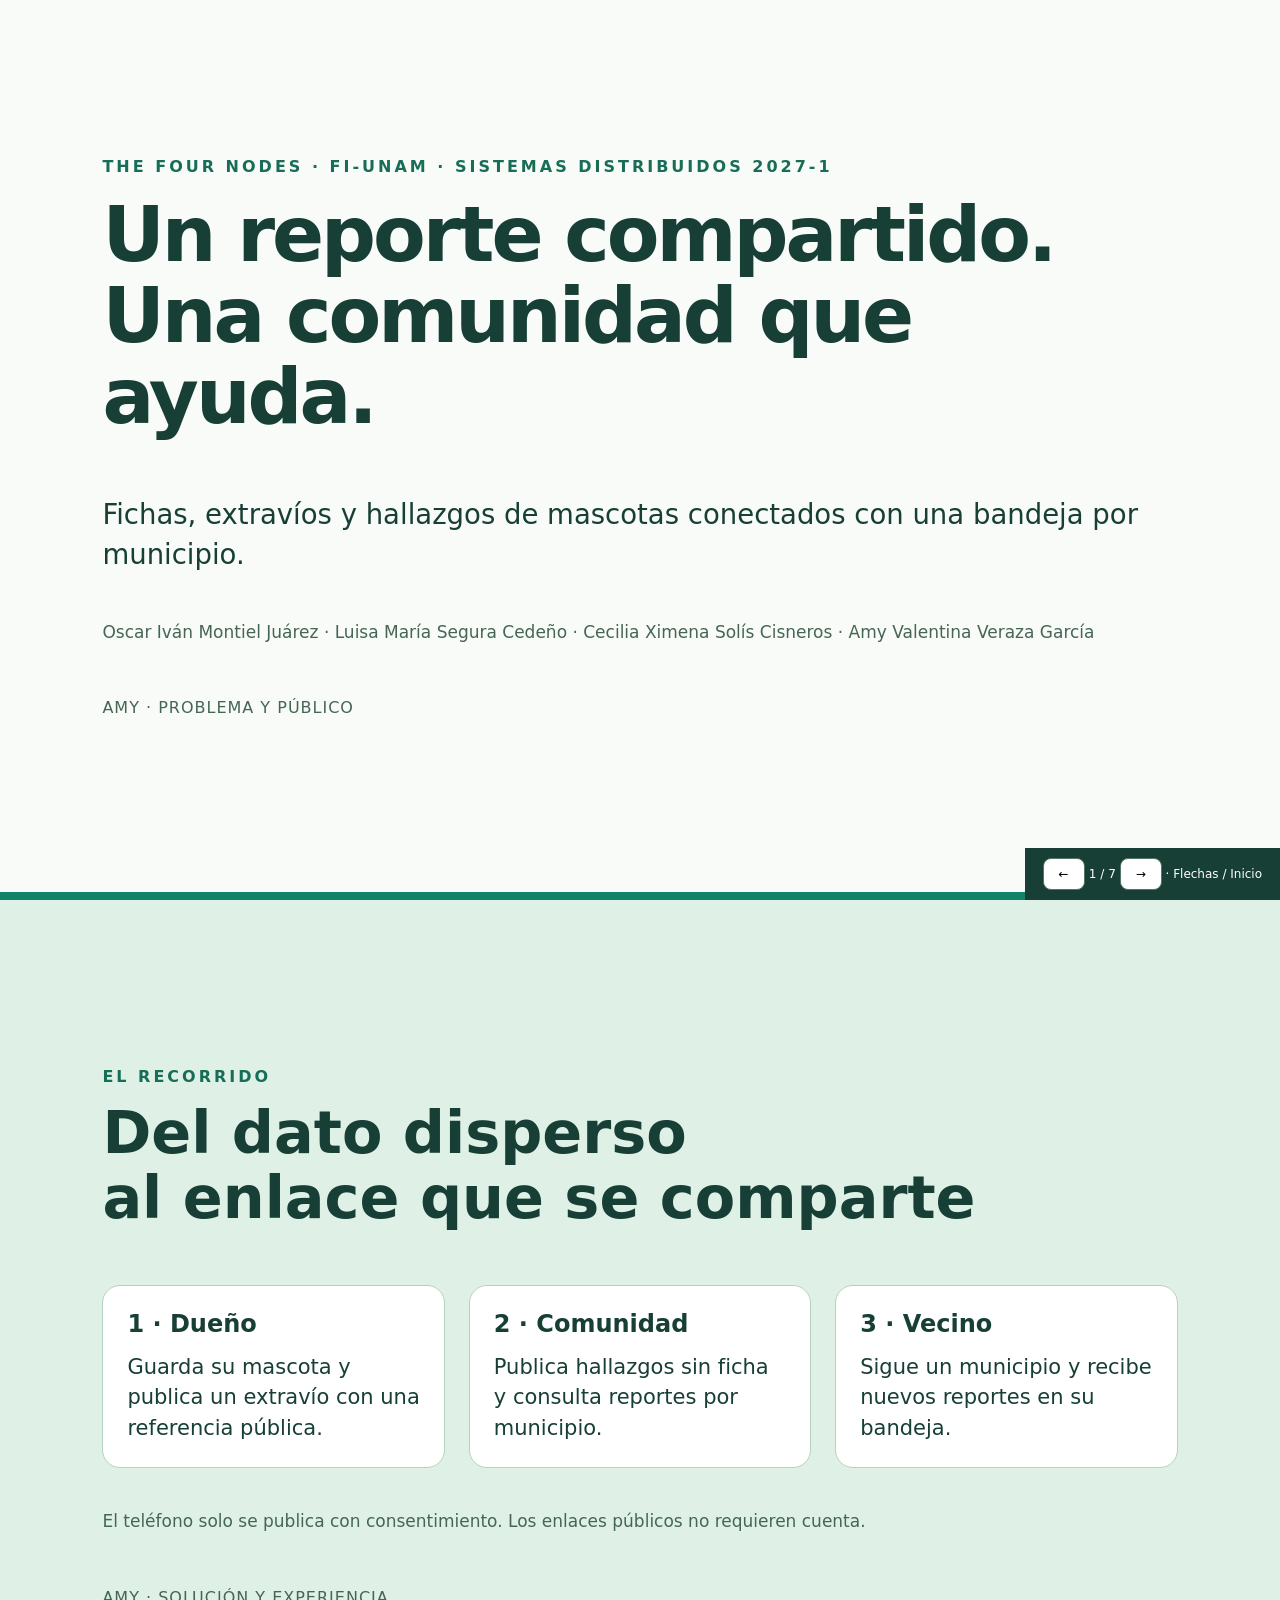
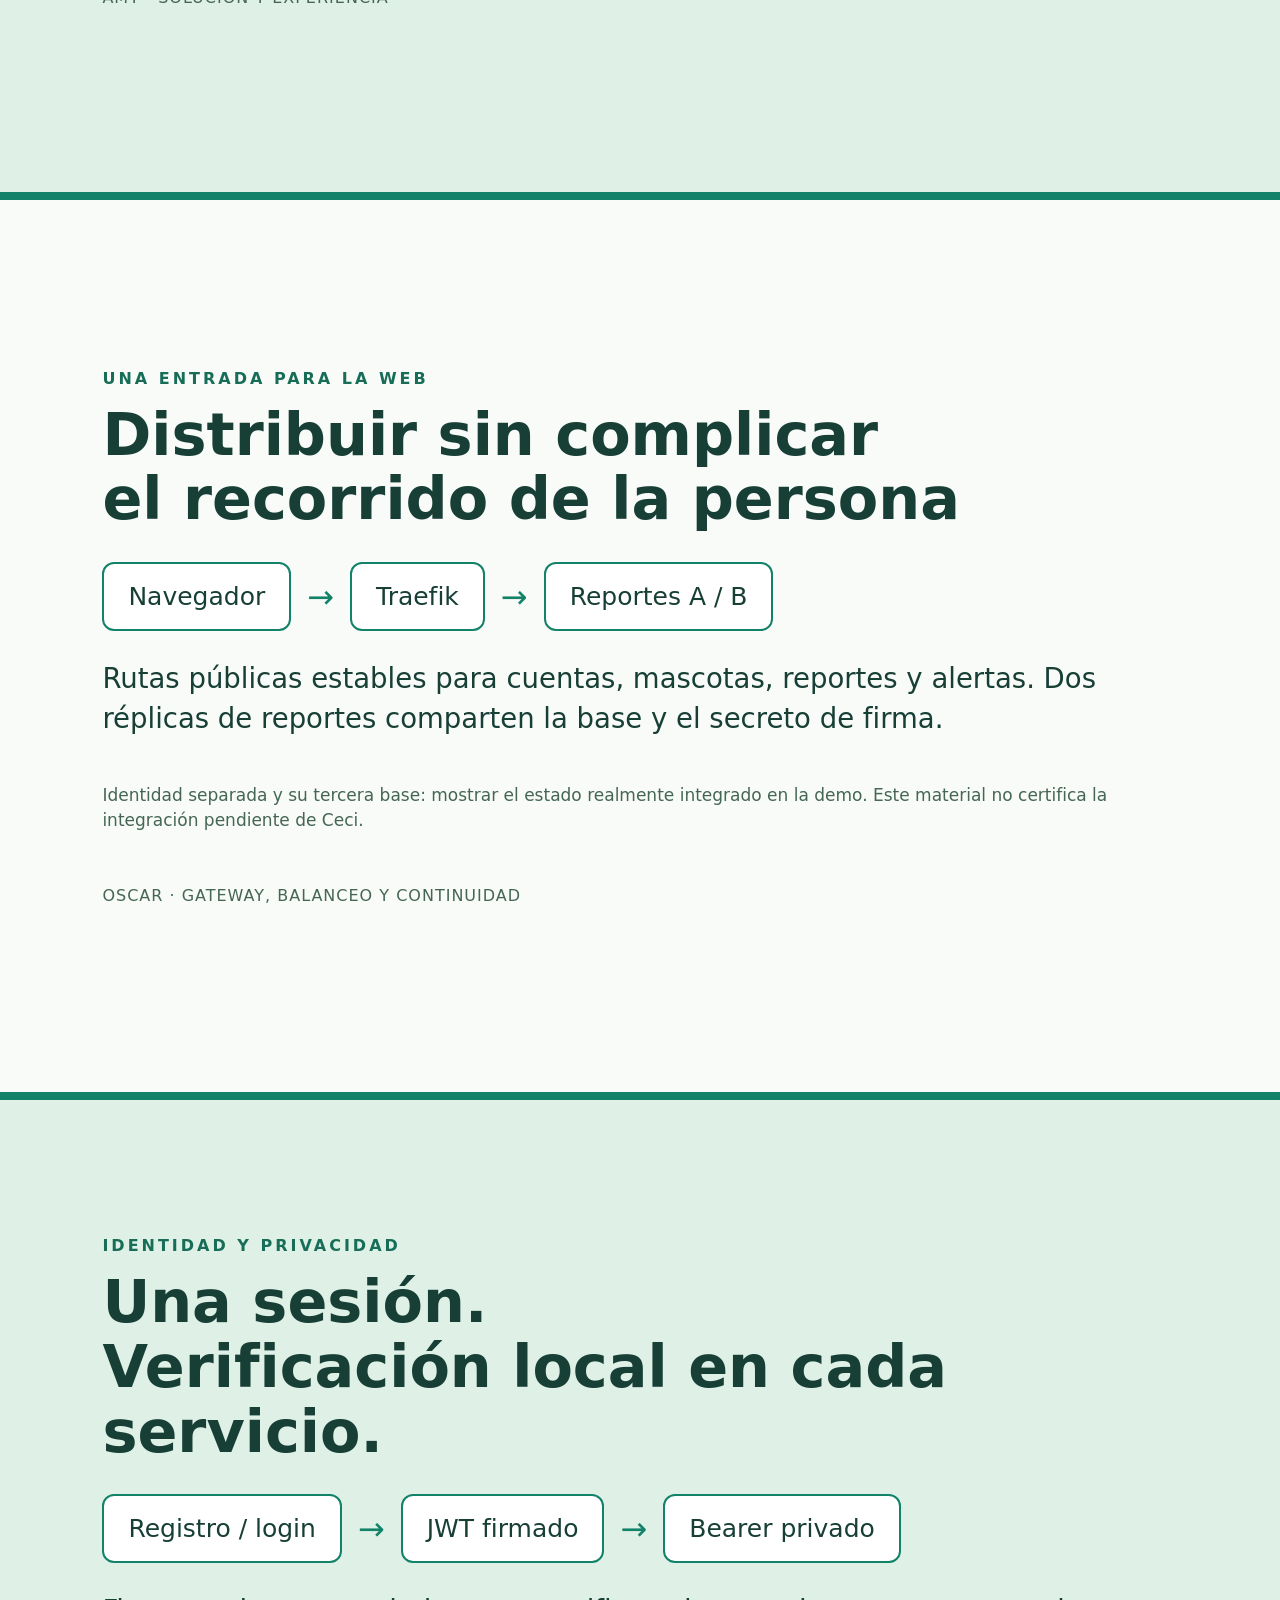
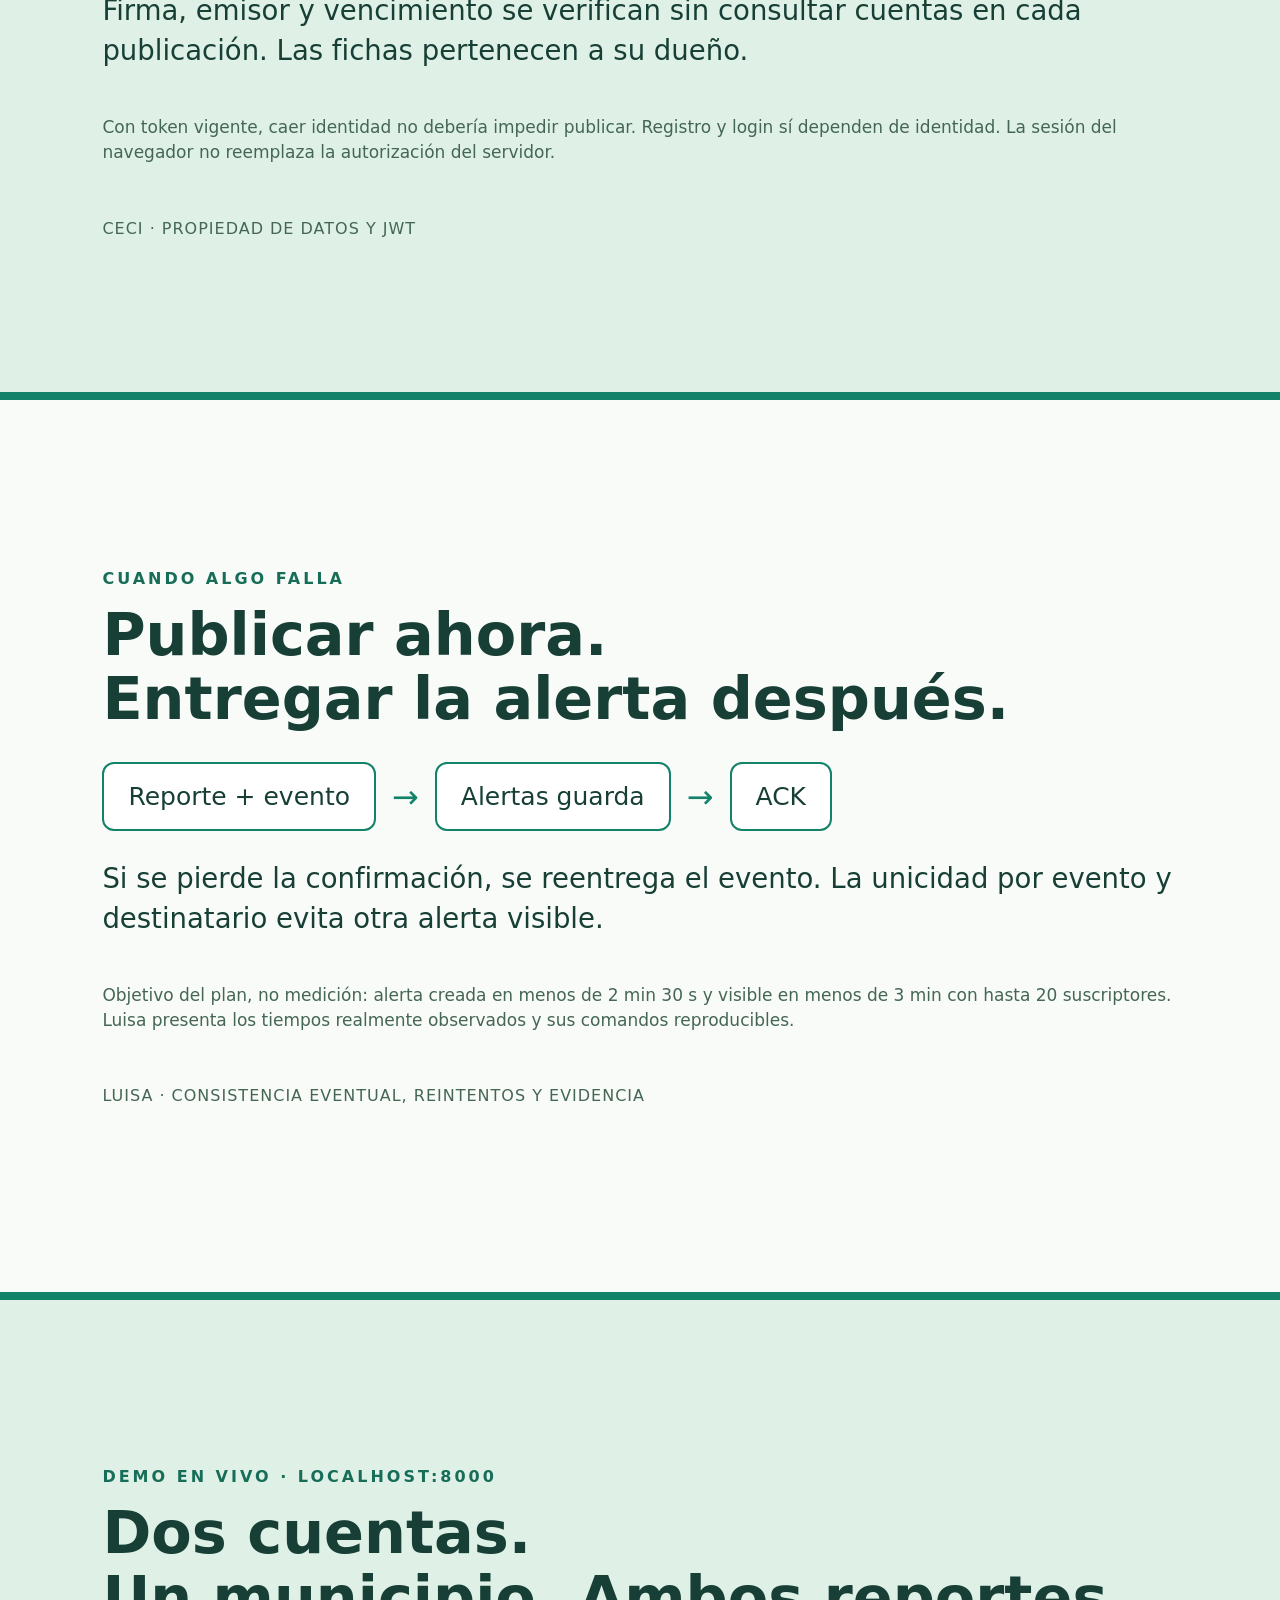
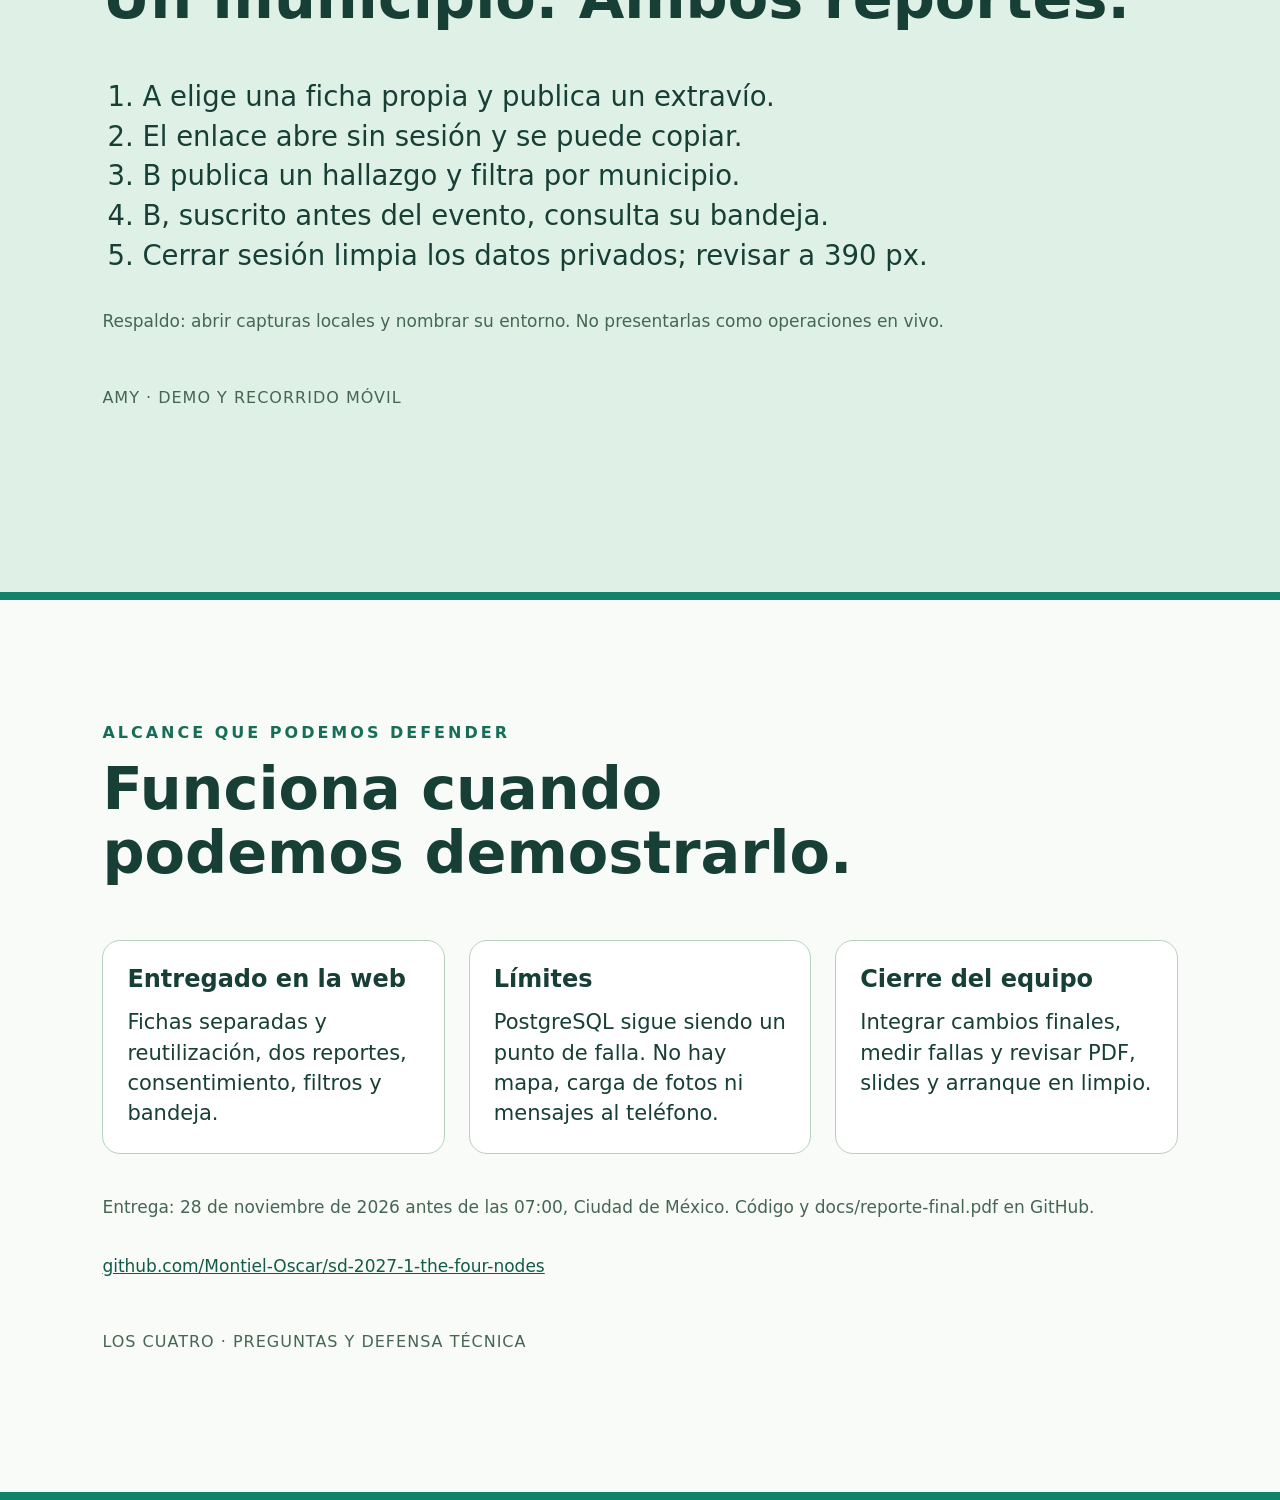
==== docs/pitch/diapositivas.html @ e9b94546 "feat(web): cerrar rubrica con fichas reutilizables demo y pitch" ====
<!doctype html>
<html lang="es"><head><meta charset="utf-8"><meta name="viewport" content="width=device-width,initial-scale=1"><title>The Four Nodes · Pitch final</title>
<style>
:root{font-family:system-ui,"Segoe UI",sans-serif;color:#173f36;background:#edf3ef}*{box-sizing:border-box}body{margin:0}section{background:#f8fbf7;min-height:100vh;padding:6vh 8vw;display:flex;flex-direction:column;justify-content:center;border-bottom:8px solid #128269;position:relative}section:nth-child(even){background:#dff1e7}.kicker{font-size:16px;text-transform:uppercase;letter-spacing:3px;color:#176d57;font-weight:700}h1{font-size:clamp(42px,6vw,88px);line-height:1.06;letter-spacing:-3px;margin:18px 0 30px;max-width:1100px}h2{font-size:clamp(32px,4.6vw,65px);line-height:1.1;margin:15px 0 30px}p,li{font-size:clamp(20px,2.15vw,30px);line-height:1.45;max-width:1100px}.grid{display:grid;grid-template-columns:repeat(3,1fr);gap:24px;margin:24px 0}.card{background:#fff;border:1px solid #b4d2be;border-radius:18px;padding:24px;font-size:24px}.card b{display:block;margin-bottom:14px}.card p{font-size:21px;margin:0}.flow{display:flex;align-items:center;gap:16px;flex-wrap:wrap;font-size:25px}.box{padding:18px 24px;border:2px solid #128269;border-radius:12px;background:white}.arrow{font-size:32px;color:#128269}.note{font-size:17px;max-width:1100px;color:#456655}.speaker{font-size:16px;text-transform:uppercase;letter-spacing:1px;margin-top:35px;color:#456655}footer{position:fixed;bottom:0;right:0;padding:10px 18px;background:#173f36;color:white;font-size:12px;z-index:10}a{color:#135b49}button{font:inherit;padding:8px 15px;cursor:pointer;background:white;border:1px solid #547563;border-radius:8px}:focus-visible{outline:4px solid #a27000;outline-offset:4px}@media(max-width:700px){section{padding:35px 24px}h1{letter-spacing:-1px}.grid{grid-template-columns:1fr}.card p{font-size:18px}.card{padding:15px}.flow{font-size:19px}}@media print{@page{size:landscape;margin:0}body{background:white}section{height:100vh;min-height:0;break-after:page;overflow:hidden;padding:4vh 6vw;border-bottom-width:5px}section:last-of-type{break-after:auto}h1{font-size:62px}h2{font-size:48px}p,li{font-size:23px}.grid{gap:16px}.card{padding:20px}.card p{font-size:19px}.speaker{font-size:13px}footer{display:none}}
</style></head><body>
<section id="s1"><span class="kicker">The Four Nodes · FI-UNAM · Sistemas Distribuidos 2027-1</span><h1>Un reporte compartido.<br>Una comunidad que ayuda.</h1><p>Fichas, extravíos y hallazgos de mascotas conectados con una bandeja por municipio.</p><p class="note">Oscar Iván Montiel Juárez · Luisa María Segura Cedeño · Cecilia Ximena Solís Cisneros · Amy Valentina Veraza García</p><p class="speaker">Amy · Problema y público</p></section>
<section id="s2"><span class="kicker">El recorrido</span><h2>Del dato disperso<br>al enlace que se comparte</h2><div class="grid"><div class="card"><b>1 · Dueño</b><p>Guarda su mascota y publica un extravío con una referencia pública.</p></div><div class="card"><b>2 · Comunidad</b><p>Publica hallazgos sin ficha y consulta reportes por municipio.</p></div><div class="card"><b>3 · Vecino</b><p>Sigue un municipio y recibe nuevos reportes en su bandeja.</p></div></div><p class="note">El teléfono solo se publica con consentimiento. Los enlaces públicos no requieren cuenta.</p><p class="speaker">Amy · Solución y experiencia</p></section>
<section id="s3"><span class="kicker">Una entrada para la web</span><h2>Distribuir sin complicar<br>el recorrido de la persona</h2><div class="flow"><span class="box">Navegador</span><span class="arrow">→</span><span class="box">Traefik</span><span class="arrow">→</span><span class="box">Reportes A / B</span></div><p>Rutas públicas estables para cuentas, mascotas, reportes y alertas. Dos réplicas de reportes comparten la base y el secreto de firma.</p><p class="note">Identidad separada y su tercera base: mostrar el estado realmente integrado en la demo. Este material no certifica la integración pendiente de Ceci.</p><p class="speaker">Oscar · Gateway, balanceo y continuidad</p></section>
<section id="s4"><span class="kicker">Identidad y privacidad</span><h2>Una sesión.<br>Verificación local en cada servicio.</h2><div class="flow"><span class="box">Registro / login</span><span class="arrow">→</span><span class="box">JWT firmado</span><span class="arrow">→</span><span class="box">Bearer privado</span></div><p>Firma, emisor y vencimiento se verifican sin consultar cuentas en cada publicación. Las fichas pertenecen a su dueño.</p><p class="note">Con token vigente, caer identidad no debería impedir publicar. Registro y login sí dependen de identidad. La sesión del navegador no reemplaza la autorización del servidor.</p><p class="speaker">Ceci · Propiedad de datos y JWT</p></section>
<section id="s5"><span class="kicker">Cuando algo falla</span><h2>Publicar ahora.<br>Entregar la alerta después.</h2><div class="flow"><span class="box">Reporte + evento</span><span class="arrow">→</span><span class="box">Alertas guarda</span><span class="arrow">→</span><span class="box">ACK</span></div><p>Si se pierde la confirmación, se reentrega el evento. La unicidad por evento y destinatario evita otra alerta visible.</p><p class="note">Objetivo del plan, no medición: alerta creada en menos de 2 min 30 s y visible en menos de 3 min con hasta 20 suscriptores. Luisa presenta los tiempos realmente observados y sus comandos reproducibles.</p><p class="speaker">Luisa · Consistencia eventual, reintentos y evidencia</p></section>
<section id="s6"><span class="kicker">Demo en vivo · localhost:8000</span><h2>Dos cuentas.<br>Un municipio. Ambos reportes.</h2><ol><li>A elige una ficha propia y publica un extravío.</li><li>El enlace abre sin sesión y se puede copiar.</li><li>B publica un hallazgo y filtra por municipio.</li><li>B, suscrito antes del evento, consulta su bandeja.</li><li>Cerrar sesión limpia los datos privados; revisar a 390 px.</li></ol><p class="note">Respaldo: abrir capturas locales y nombrar su entorno. No presentarlas como operaciones en vivo.</p><p class="speaker">Amy · Demo y recorrido móvil</p></section>
<section id="s7"><span class="kicker">Alcance que podemos defender</span><h2>Funciona cuando<br>podemos demostrarlo.</h2><div class="grid"><div class="card"><b>Entregado en la web</b><p>Fichas separadas y reutilización, dos reportes, consentimiento, filtros y bandeja.</p></div><div class="card"><b>Límites</b><p>PostgreSQL sigue siendo un punto de falla. No hay mapa, carga de fotos ni mensajes al teléfono.</p></div><div class="card"><b>Cierre del equipo</b><p>Integrar cambios finales, medir fallas y revisar PDF, slides y arranque en limpio.</p></div></div><p class="note">Entrega: 28 de noviembre de 2026 antes de las 07:00, Ciudad de México. Código y docs/reporte-final.pdf en GitHub.</p><p class="note"><a href="https://github.com/Montiel-Oscar/sd-2027-1-the-four-nodes">github.com/Montiel-Oscar/sd-2027-1-the-four-nodes</a></p><p class="speaker">Los cuatro · Preguntas y defensa técnica</p></section>
<footer><button id="prev" aria-label="Diapositiva anterior">←</button> <span id="position">1 / 7</span> <button id="next" aria-label="Diapositiva siguiente">→</button> · Flechas / Inicio</footer>
<script>
const slides=[...document.querySelectorAll('section')];let index=0;
function go(n){index=Math.max(0,Math.min(slides.length-1,n));slides[index].scrollIntoView();document.querySelector('#position').textContent=`${index+1} / ${slides.length}`;}
document.querySelector('#prev').onclick=()=>go(index-1);document.querySelector('#next').onclick=()=>go(index+1);
document.addEventListener('keydown',event=>{if(['ArrowRight','PageDown','ArrowLeft','PageUp','Home'].includes(event.key)){event.preventDefault();go(event.key==='Home'?0:index+(['ArrowRight','PageDown'].includes(event.key)?1:-1));}});
</script></body></html>
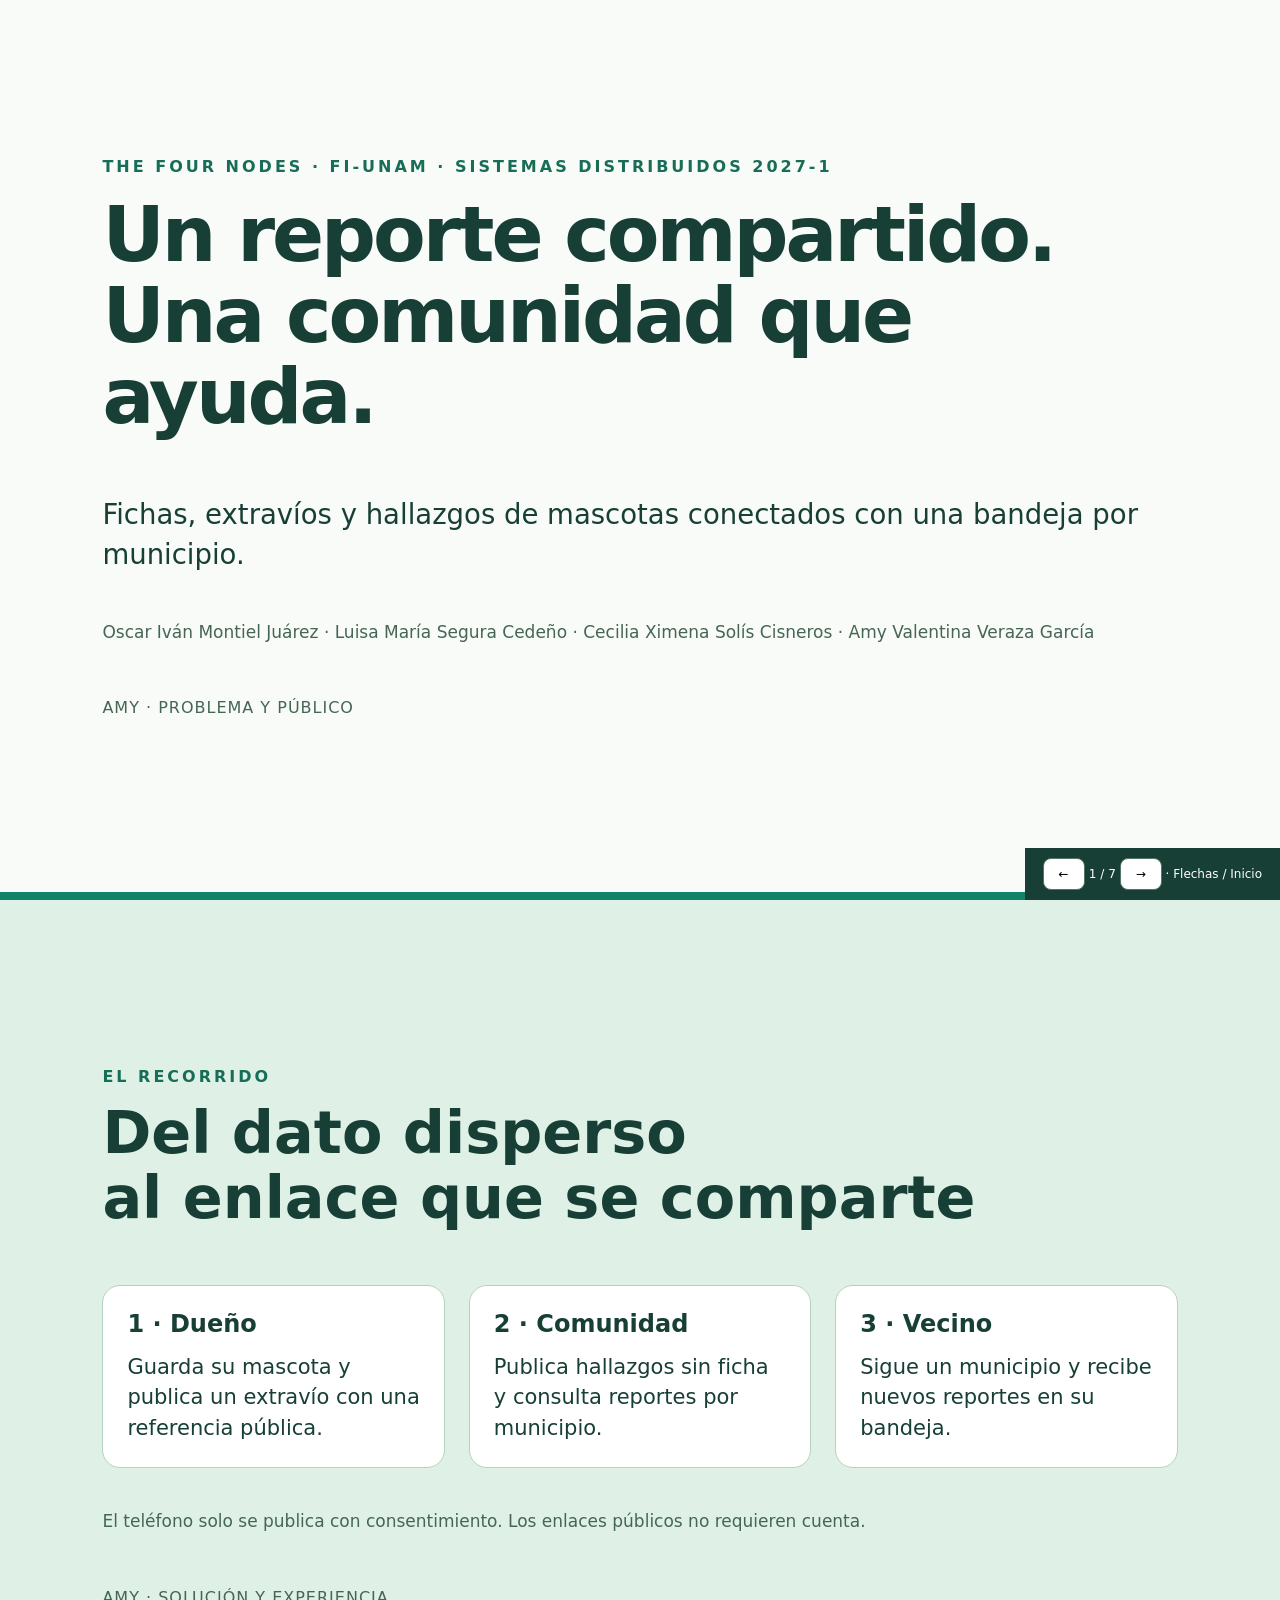
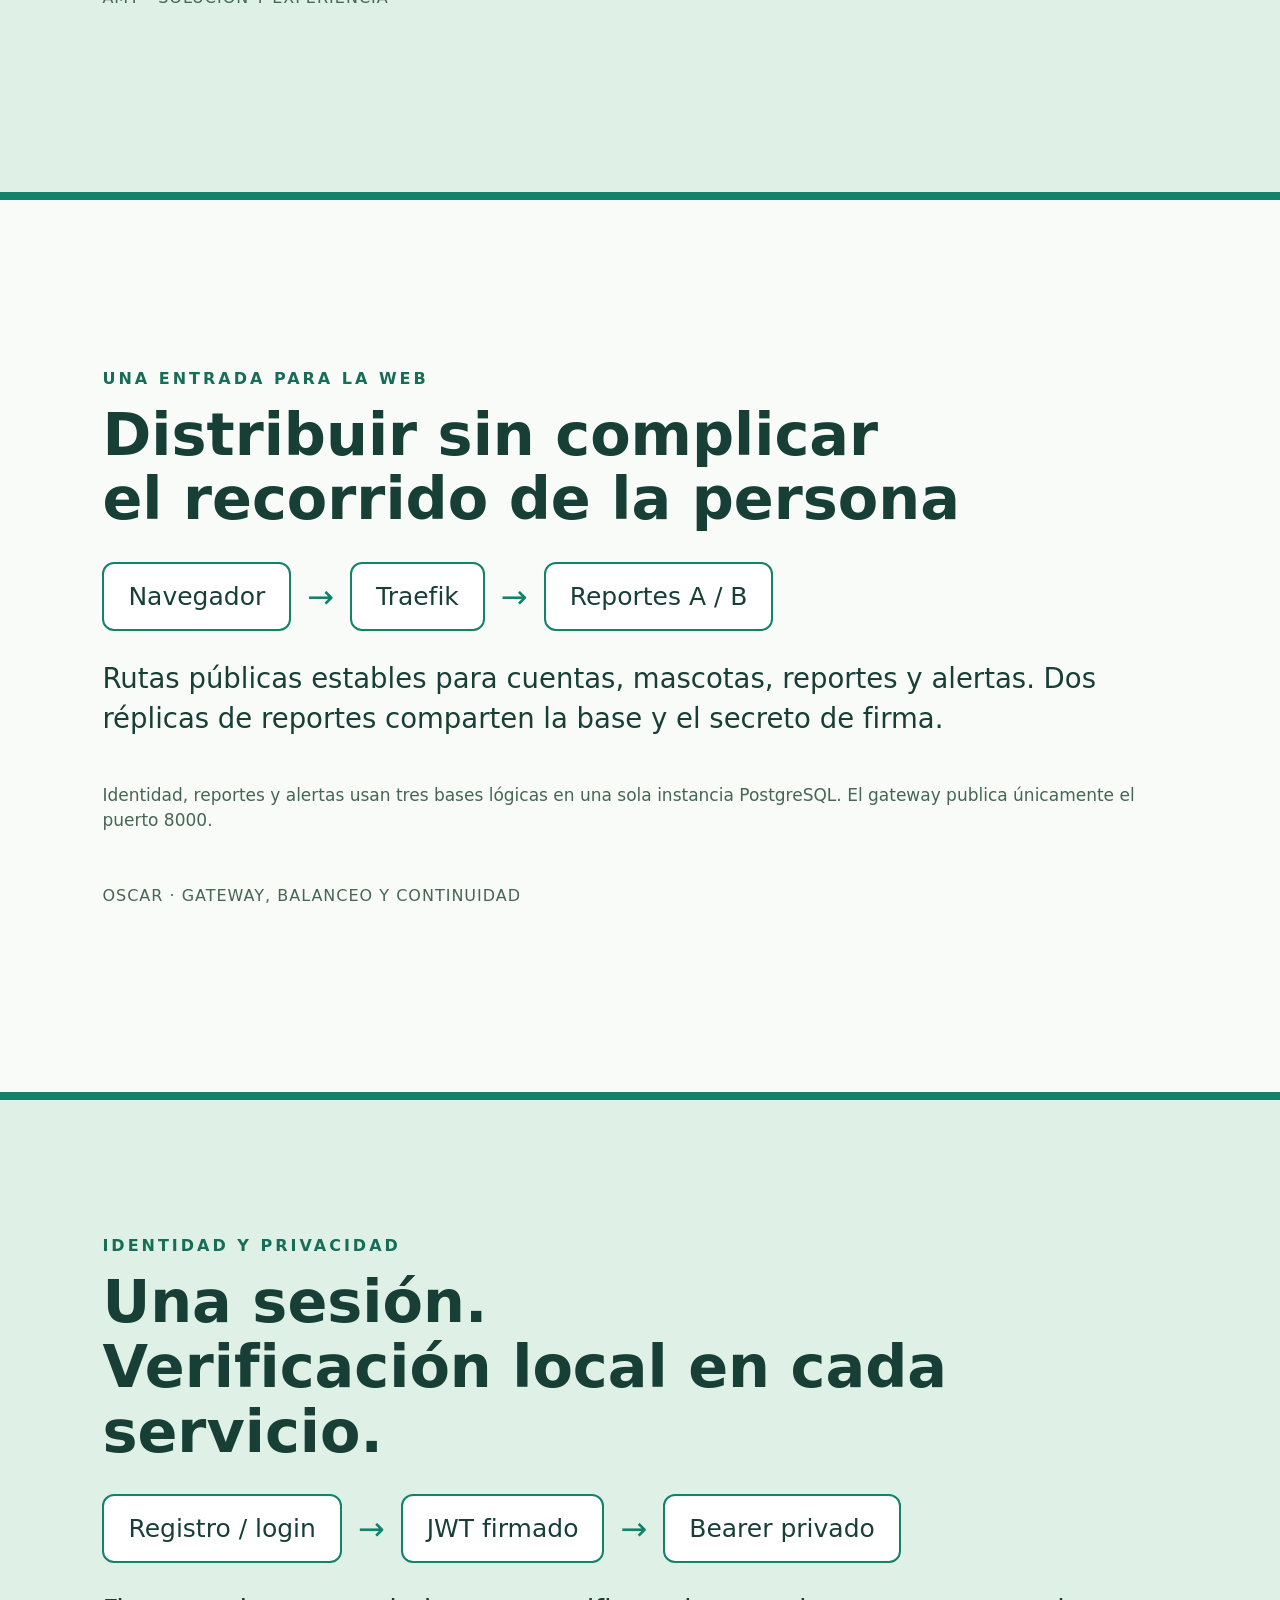
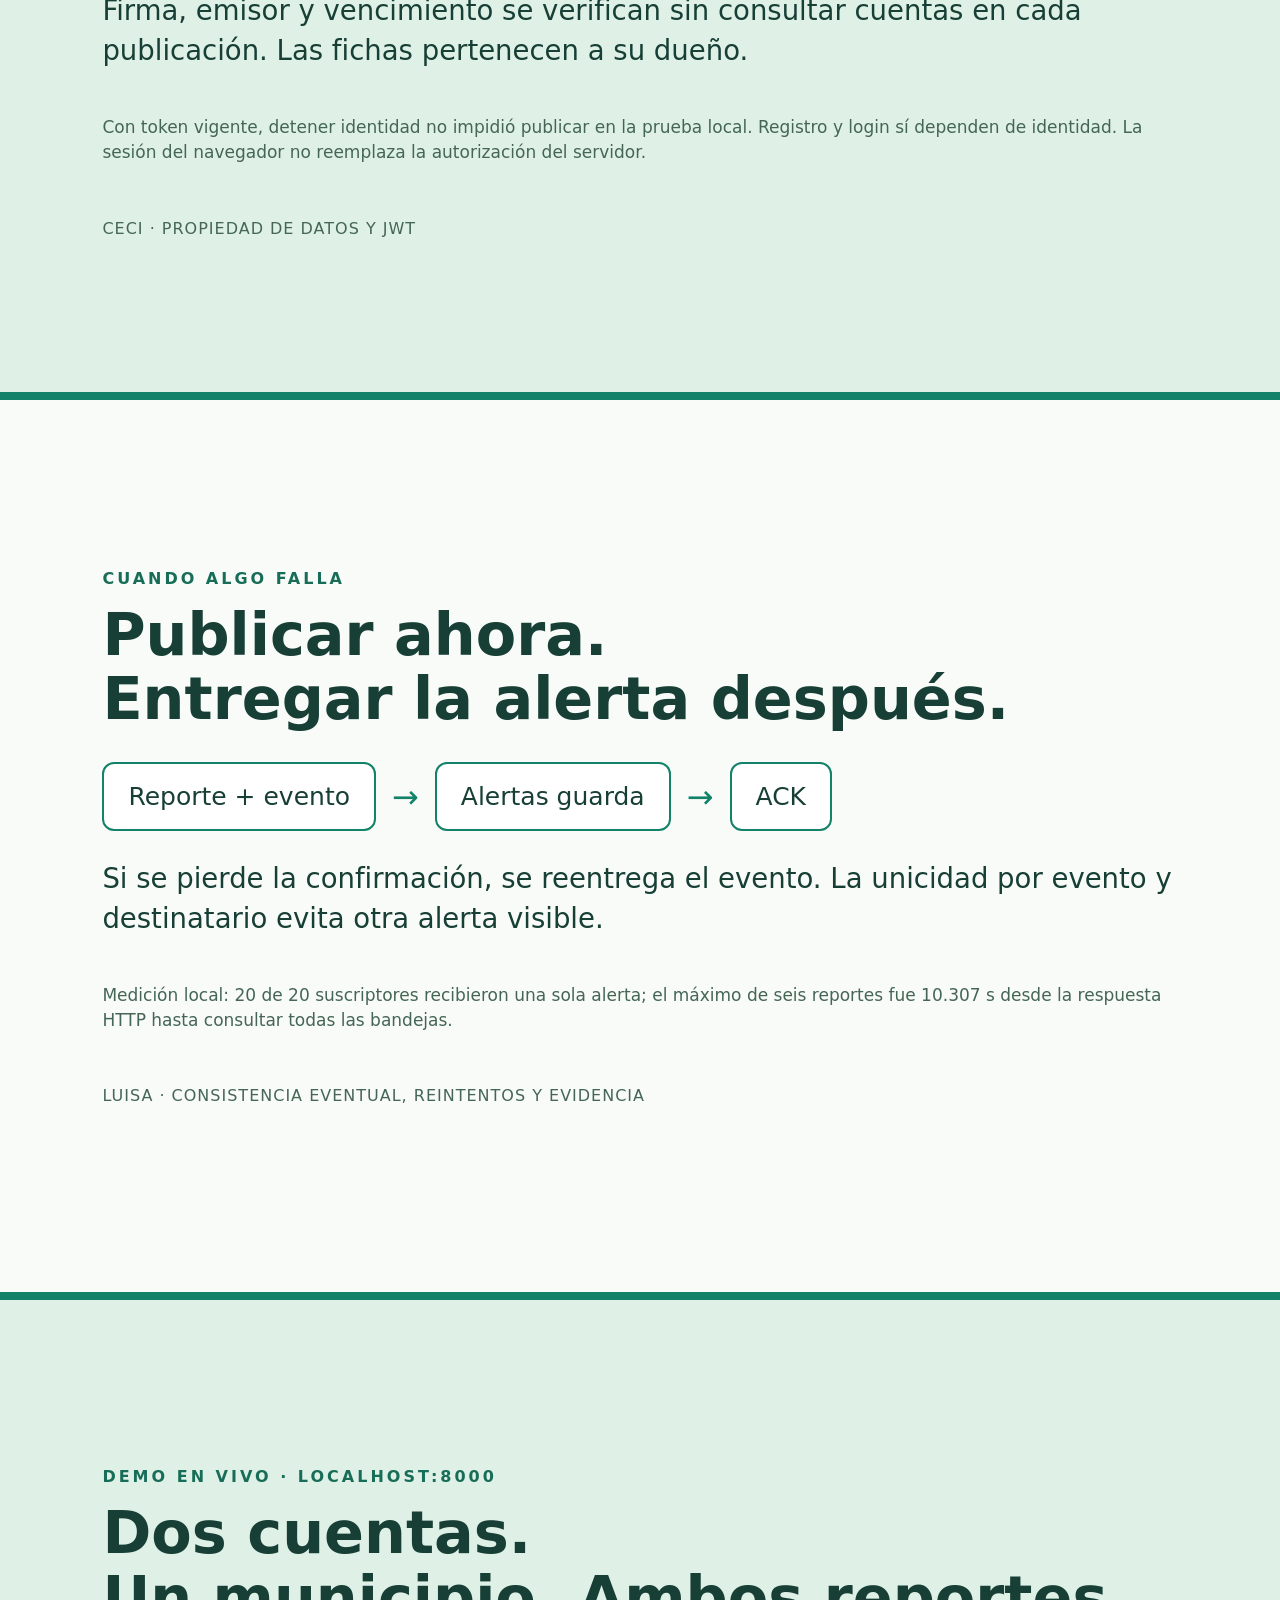
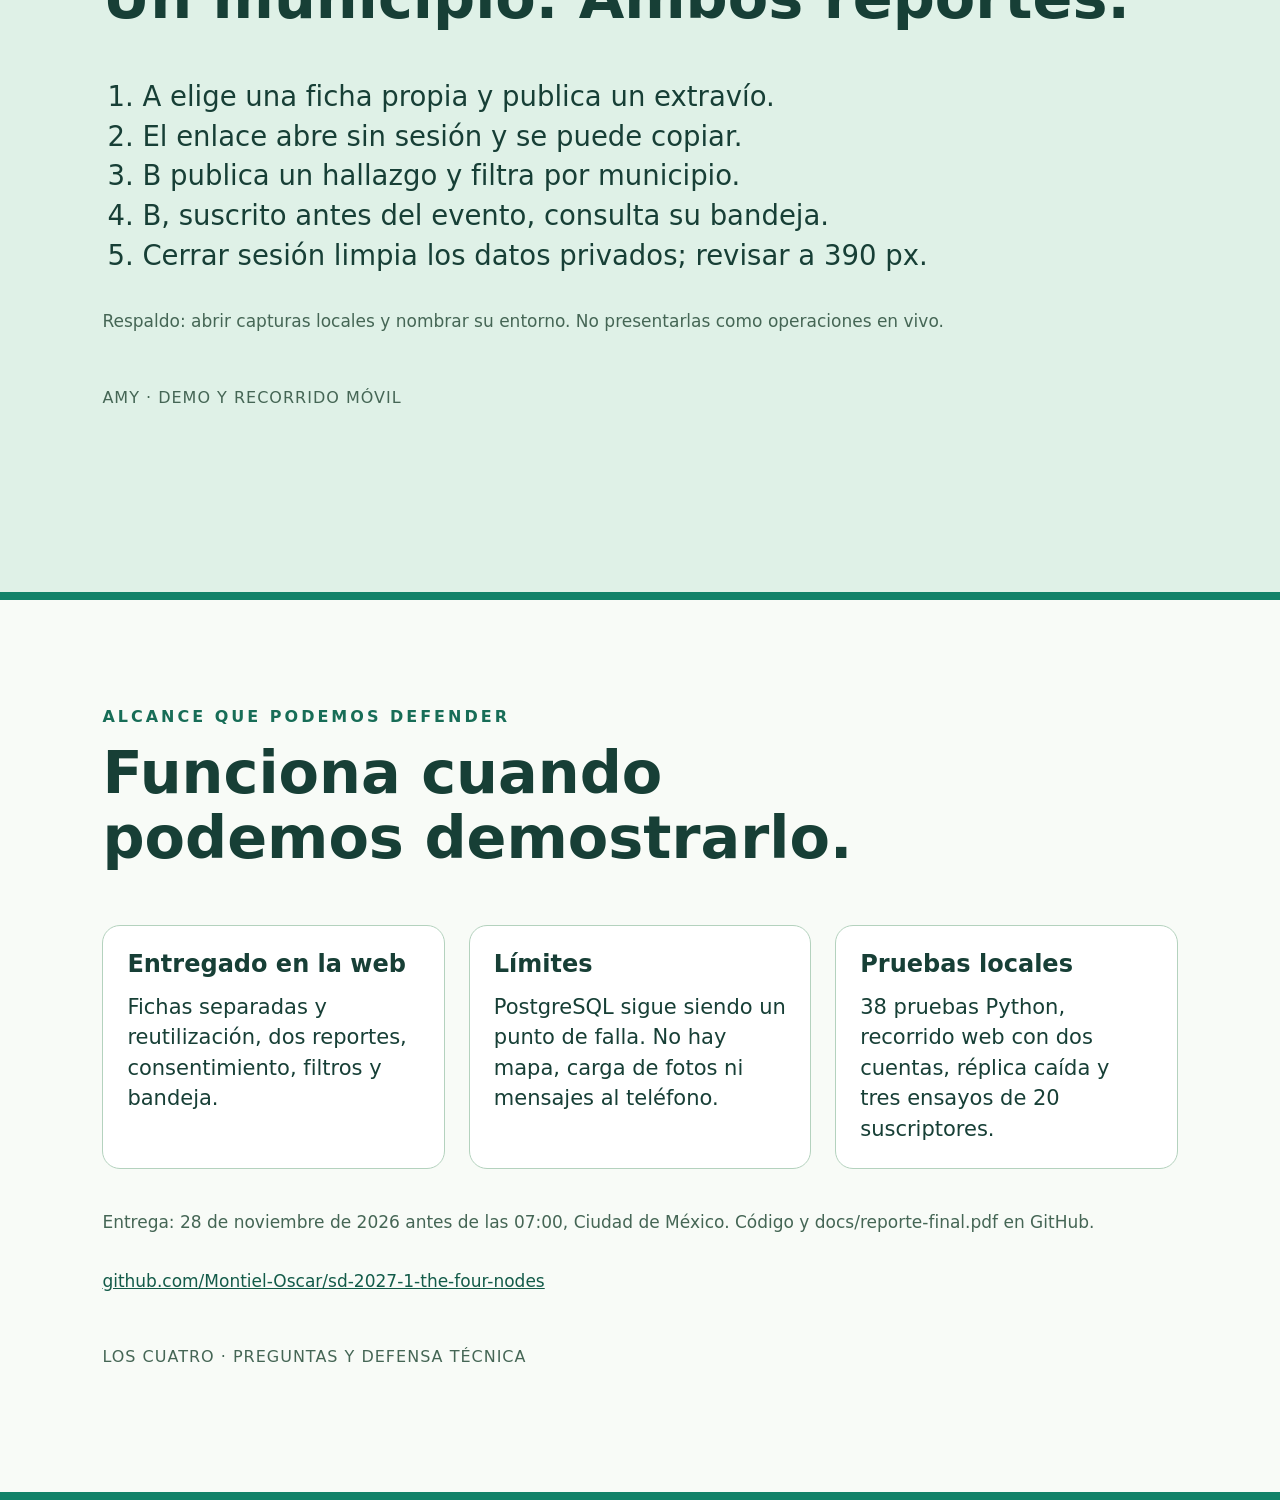
==== commit 888c2bb3: "Completar separación distribuida y entrega final" ====
--- a/docs/pitch/diapositivas.html
+++ b/docs/pitch/diapositivas.html
@@ -5,11 +5,11 @@
 </style></head><body>
 <section id="s1"><span class="kicker">The Four Nodes · FI-UNAM · Sistemas Distribuidos 2027-1</span><h1>Un reporte compartido.<br>Una comunidad que ayuda.</h1><p>Fichas, extravíos y hallazgos de mascotas conectados con una bandeja por municipio.</p><p class="note">Oscar Iván Montiel Juárez · Luisa María Segura Cedeño · Cecilia Ximena Solís Cisneros · Amy Valentina Veraza García</p><p class="speaker">Amy · Problema y público</p></section>
 <section id="s2"><span class="kicker">El recorrido</span><h2>Del dato disperso<br>al enlace que se comparte</h2><div class="grid"><div class="card"><b>1 · Dueño</b><p>Guarda su mascota y publica un extravío con una referencia pública.</p></div><div class="card"><b>2 · Comunidad</b><p>Publica hallazgos sin ficha y consulta reportes por municipio.</p></div><div class="card"><b>3 · Vecino</b><p>Sigue un municipio y recibe nuevos reportes en su bandeja.</p></div></div><p class="note">El teléfono solo se publica con consentimiento. Los enlaces públicos no requieren cuenta.</p><p class="speaker">Amy · Solución y experiencia</p></section>
-<section id="s3"><span class="kicker">Una entrada para la web</span><h2>Distribuir sin complicar<br>el recorrido de la persona</h2><div class="flow"><span class="box">Navegador</span><span class="arrow">→</span><span class="box">Traefik</span><span class="arrow">→</span><span class="box">Reportes A / B</span></div><p>Rutas públicas estables para cuentas, mascotas, reportes y alertas. Dos réplicas de reportes comparten la base y el secreto de firma.</p><p class="note">Identidad separada y su tercera base: mostrar el estado realmente integrado en la demo. Este material no certifica la integración pendiente de Ceci.</p><p class="speaker">Oscar · Gateway, balanceo y continuidad</p></section>
-<section id="s4"><span class="kicker">Identidad y privacidad</span><h2>Una sesión.<br>Verificación local en cada servicio.</h2><div class="flow"><span class="box">Registro / login</span><span class="arrow">→</span><span class="box">JWT firmado</span><span class="arrow">→</span><span class="box">Bearer privado</span></div><p>Firma, emisor y vencimiento se verifican sin consultar cuentas en cada publicación. Las fichas pertenecen a su dueño.</p><p class="note">Con token vigente, caer identidad no debería impedir publicar. Registro y login sí dependen de identidad. La sesión del navegador no reemplaza la autorización del servidor.</p><p class="speaker">Ceci · Propiedad de datos y JWT</p></section>
-<section id="s5"><span class="kicker">Cuando algo falla</span><h2>Publicar ahora.<br>Entregar la alerta después.</h2><div class="flow"><span class="box">Reporte + evento</span><span class="arrow">→</span><span class="box">Alertas guarda</span><span class="arrow">→</span><span class="box">ACK</span></div><p>Si se pierde la confirmación, se reentrega el evento. La unicidad por evento y destinatario evita otra alerta visible.</p><p class="note">Objetivo del plan, no medición: alerta creada en menos de 2 min 30 s y visible en menos de 3 min con hasta 20 suscriptores. Luisa presenta los tiempos realmente observados y sus comandos reproducibles.</p><p class="speaker">Luisa · Consistencia eventual, reintentos y evidencia</p></section>
+<section id="s3"><span class="kicker">Una entrada para la web</span><h2>Distribuir sin complicar<br>el recorrido de la persona</h2><div class="flow"><span class="box">Navegador</span><span class="arrow">→</span><span class="box">Traefik</span><span class="arrow">→</span><span class="box">Reportes A / B</span></div><p>Rutas públicas estables para cuentas, mascotas, reportes y alertas. Dos réplicas de reportes comparten la base y el secreto de firma.</p><p class="note">Identidad, reportes y alertas usan tres bases lógicas en una sola instancia PostgreSQL. El gateway publica únicamente el puerto 8000.</p><p class="speaker">Oscar · Gateway, balanceo y continuidad</p></section>
+<section id="s4"><span class="kicker">Identidad y privacidad</span><h2>Una sesión.<br>Verificación local en cada servicio.</h2><div class="flow"><span class="box">Registro / login</span><span class="arrow">→</span><span class="box">JWT firmado</span><span class="arrow">→</span><span class="box">Bearer privado</span></div><p>Firma, emisor y vencimiento se verifican sin consultar cuentas en cada publicación. Las fichas pertenecen a su dueño.</p><p class="note">Con token vigente, detener identidad no impidió publicar en la prueba local. Registro y login sí dependen de identidad. La sesión del navegador no reemplaza la autorización del servidor.</p><p class="speaker">Ceci · Propiedad de datos y JWT</p></section>
+<section id="s5"><span class="kicker">Cuando algo falla</span><h2>Publicar ahora.<br>Entregar la alerta después.</h2><div class="flow"><span class="box">Reporte + evento</span><span class="arrow">→</span><span class="box">Alertas guarda</span><span class="arrow">→</span><span class="box">ACK</span></div><p>Si se pierde la confirmación, se reentrega el evento. La unicidad por evento y destinatario evita otra alerta visible.</p><p class="note">Medición local: 20 de 20 suscriptores recibieron una sola alerta; el máximo de seis reportes fue 10.307 s desde la respuesta HTTP hasta consultar todas las bandejas.</p><p class="speaker">Luisa · Consistencia eventual, reintentos y evidencia</p></section>
 <section id="s6"><span class="kicker">Demo en vivo · localhost:8000</span><h2>Dos cuentas.<br>Un municipio. Ambos reportes.</h2><ol><li>A elige una ficha propia y publica un extravío.</li><li>El enlace abre sin sesión y se puede copiar.</li><li>B publica un hallazgo y filtra por municipio.</li><li>B, suscrito antes del evento, consulta su bandeja.</li><li>Cerrar sesión limpia los datos privados; revisar a 390 px.</li></ol><p class="note">Respaldo: abrir capturas locales y nombrar su entorno. No presentarlas como operaciones en vivo.</p><p class="speaker">Amy · Demo y recorrido móvil</p></section>
-<section id="s7"><span class="kicker">Alcance que podemos defender</span><h2>Funciona cuando<br>podemos demostrarlo.</h2><div class="grid"><div class="card"><b>Entregado en la web</b><p>Fichas separadas y reutilización, dos reportes, consentimiento, filtros y bandeja.</p></div><div class="card"><b>Límites</b><p>PostgreSQL sigue siendo un punto de falla. No hay mapa, carga de fotos ni mensajes al teléfono.</p></div><div class="card"><b>Cierre del equipo</b><p>Integrar cambios finales, medir fallas y revisar PDF, slides y arranque en limpio.</p></div></div><p class="note">Entrega: 28 de noviembre de 2026 antes de las 07:00, Ciudad de México. Código y docs/reporte-final.pdf en GitHub.</p><p class="note"><a href="https://github.com/Montiel-Oscar/sd-2027-1-the-four-nodes">github.com/Montiel-Oscar/sd-2027-1-the-four-nodes</a></p><p class="speaker">Los cuatro · Preguntas y defensa técnica</p></section>
+<section id="s7"><span class="kicker">Alcance que podemos defender</span><h2>Funciona cuando<br>podemos demostrarlo.</h2><div class="grid"><div class="card"><b>Entregado en la web</b><p>Fichas separadas y reutilización, dos reportes, consentimiento, filtros y bandeja.</p></div><div class="card"><b>Límites</b><p>PostgreSQL sigue siendo un punto de falla. No hay mapa, carga de fotos ni mensajes al teléfono.</p></div><div class="card"><b>Pruebas locales</b><p>38 pruebas Python, recorrido web con dos cuentas, réplica caída y tres ensayos de 20 suscriptores.</p></div></div><p class="note">Entrega: 28 de noviembre de 2026 antes de las 07:00, Ciudad de México. Código y docs/reporte-final.pdf en GitHub.</p><p class="note"><a href="https://github.com/Montiel-Oscar/sd-2027-1-the-four-nodes">github.com/Montiel-Oscar/sd-2027-1-the-four-nodes</a></p><p class="speaker">Los cuatro · Preguntas y defensa técnica</p></section>
 <footer><button id="prev" aria-label="Diapositiva anterior">←</button> <span id="position">1 / 7</span> <button id="next" aria-label="Diapositiva siguiente">→</button> · Flechas / Inicio</footer>
 <script>
 const slides=[...document.querySelectorAll('section')];let index=0;
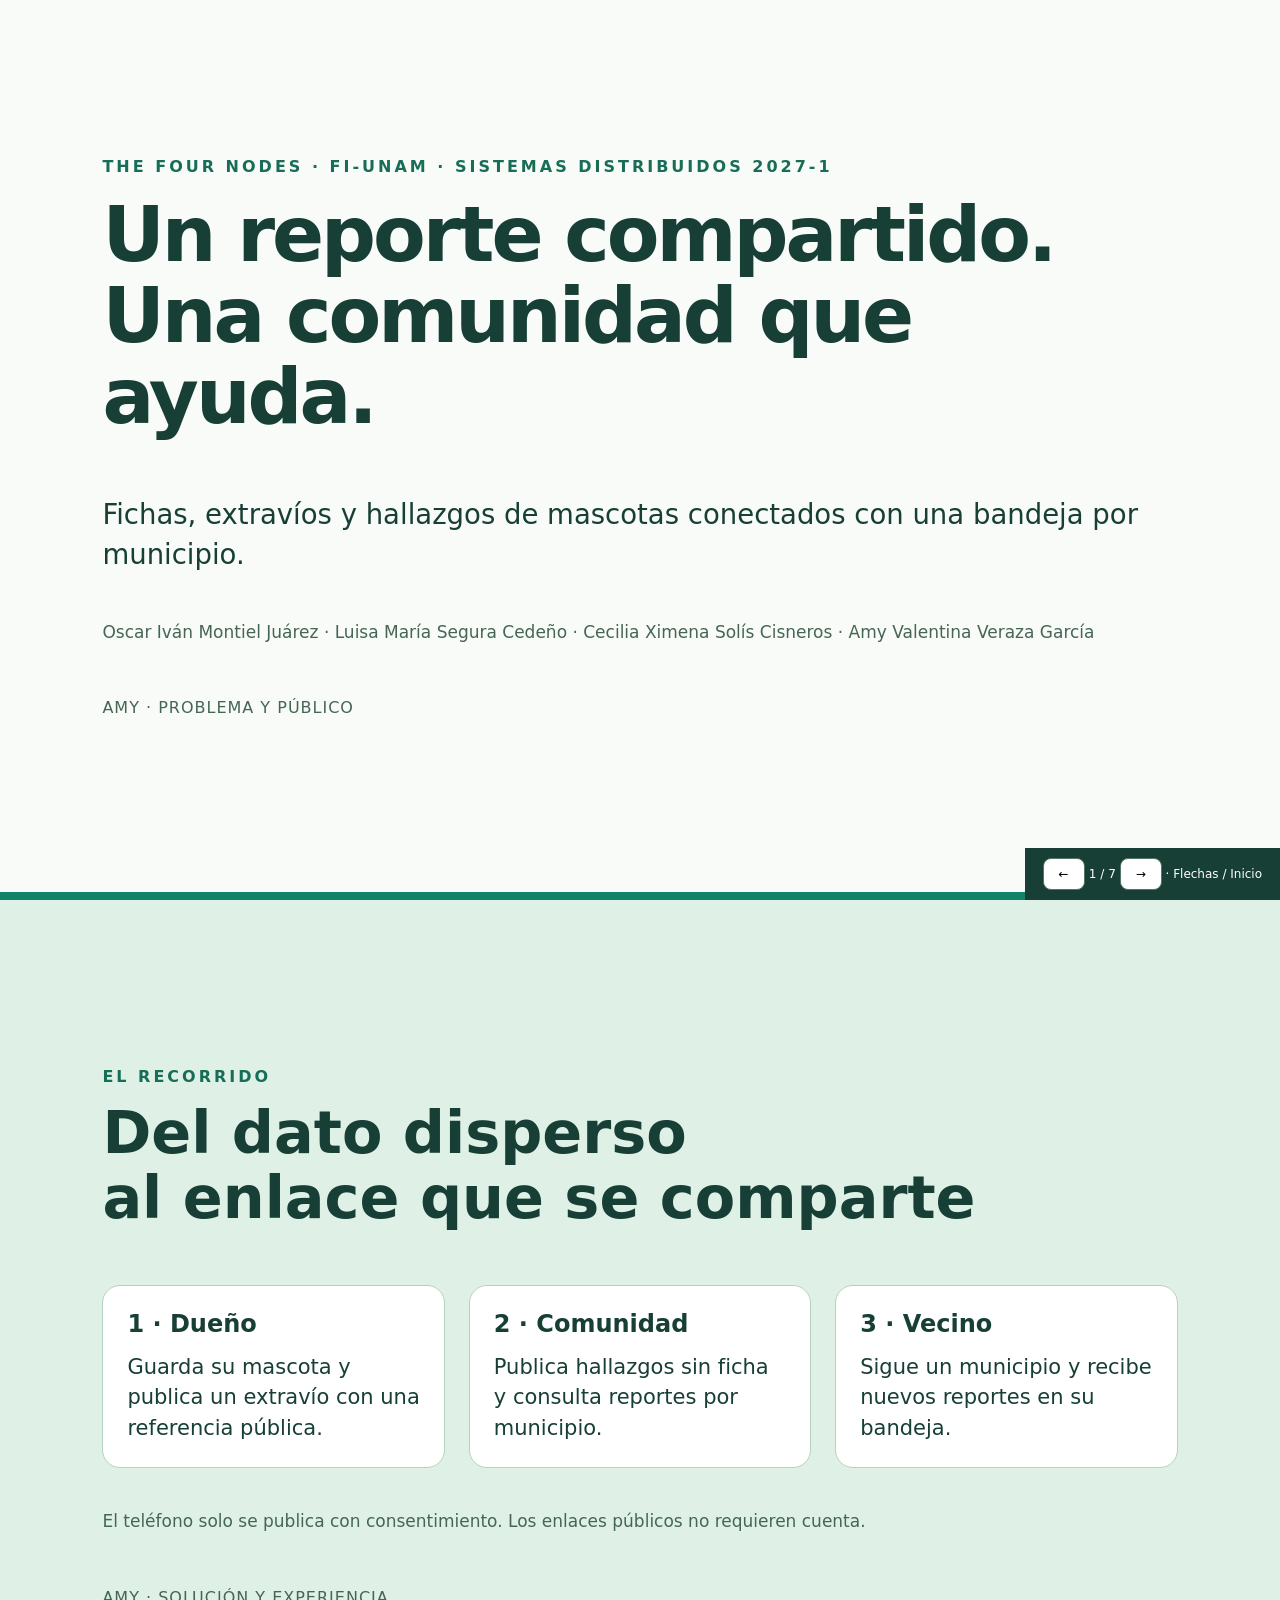
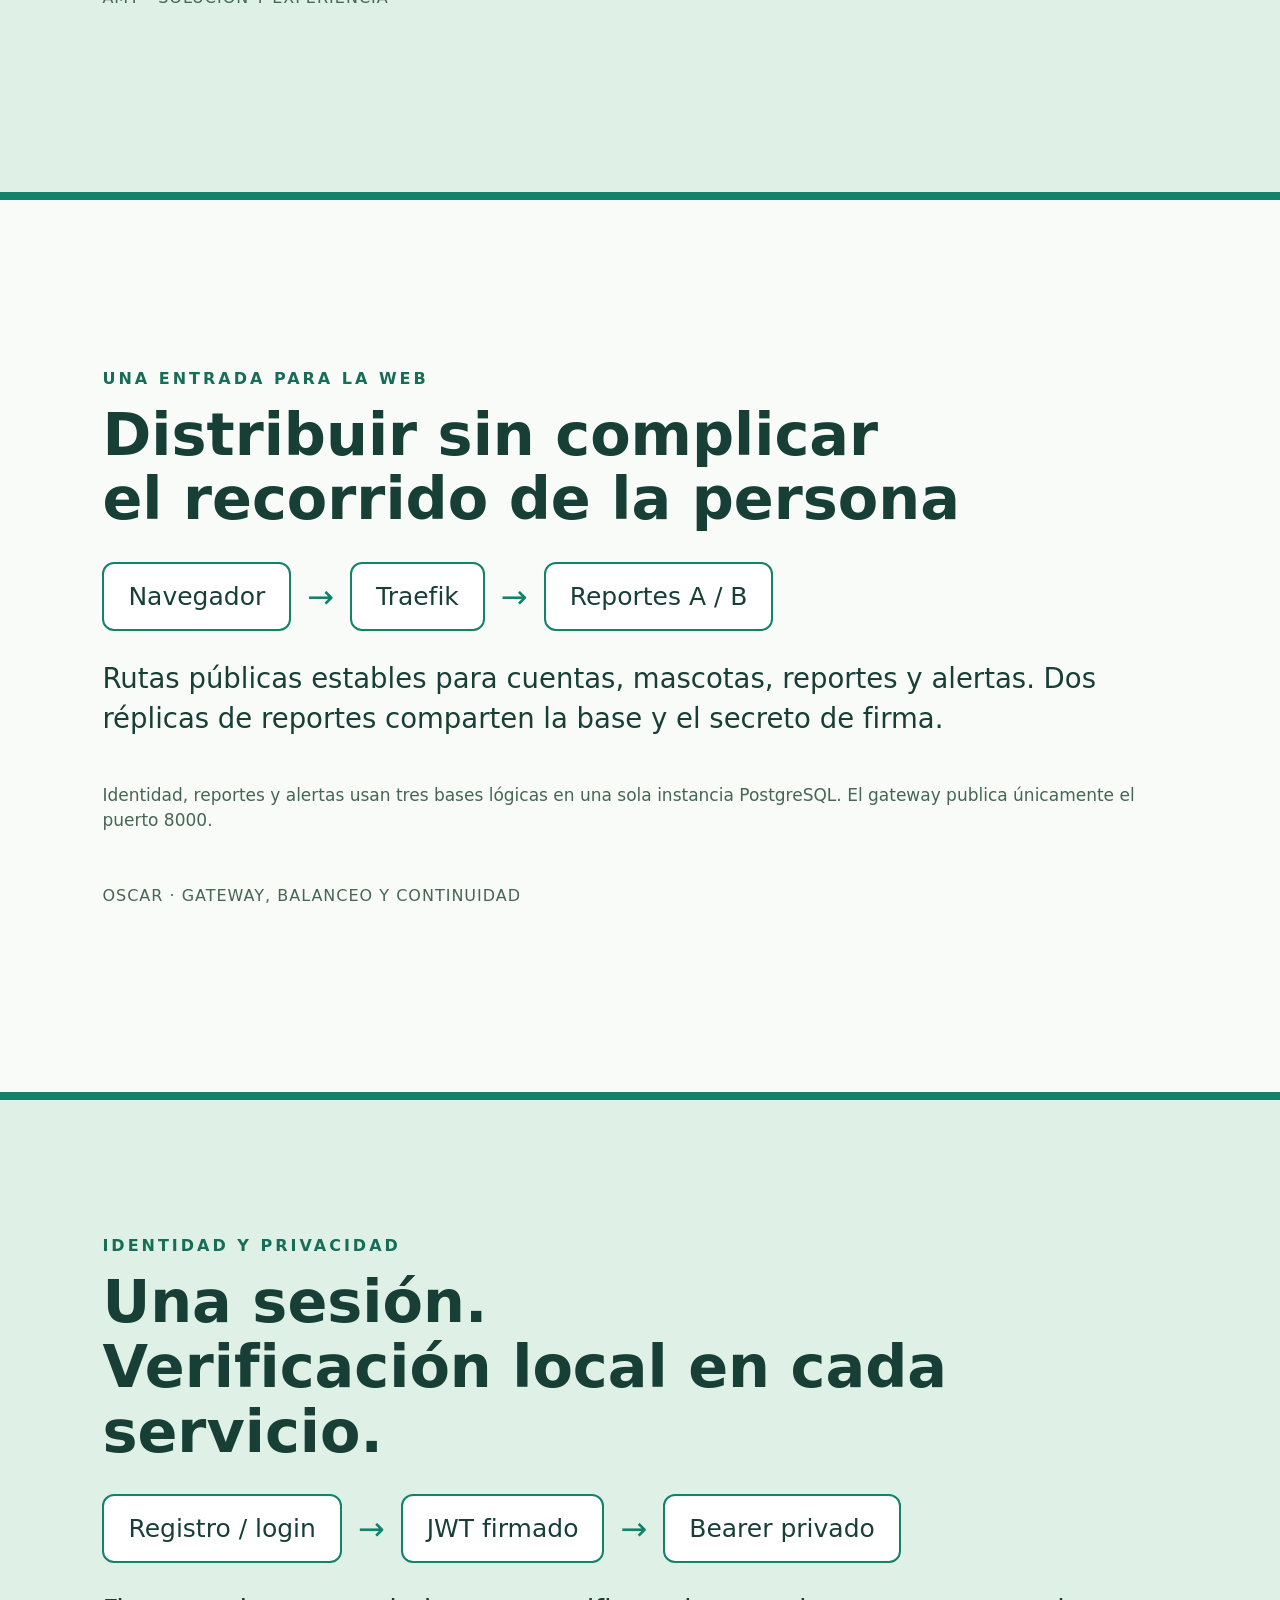
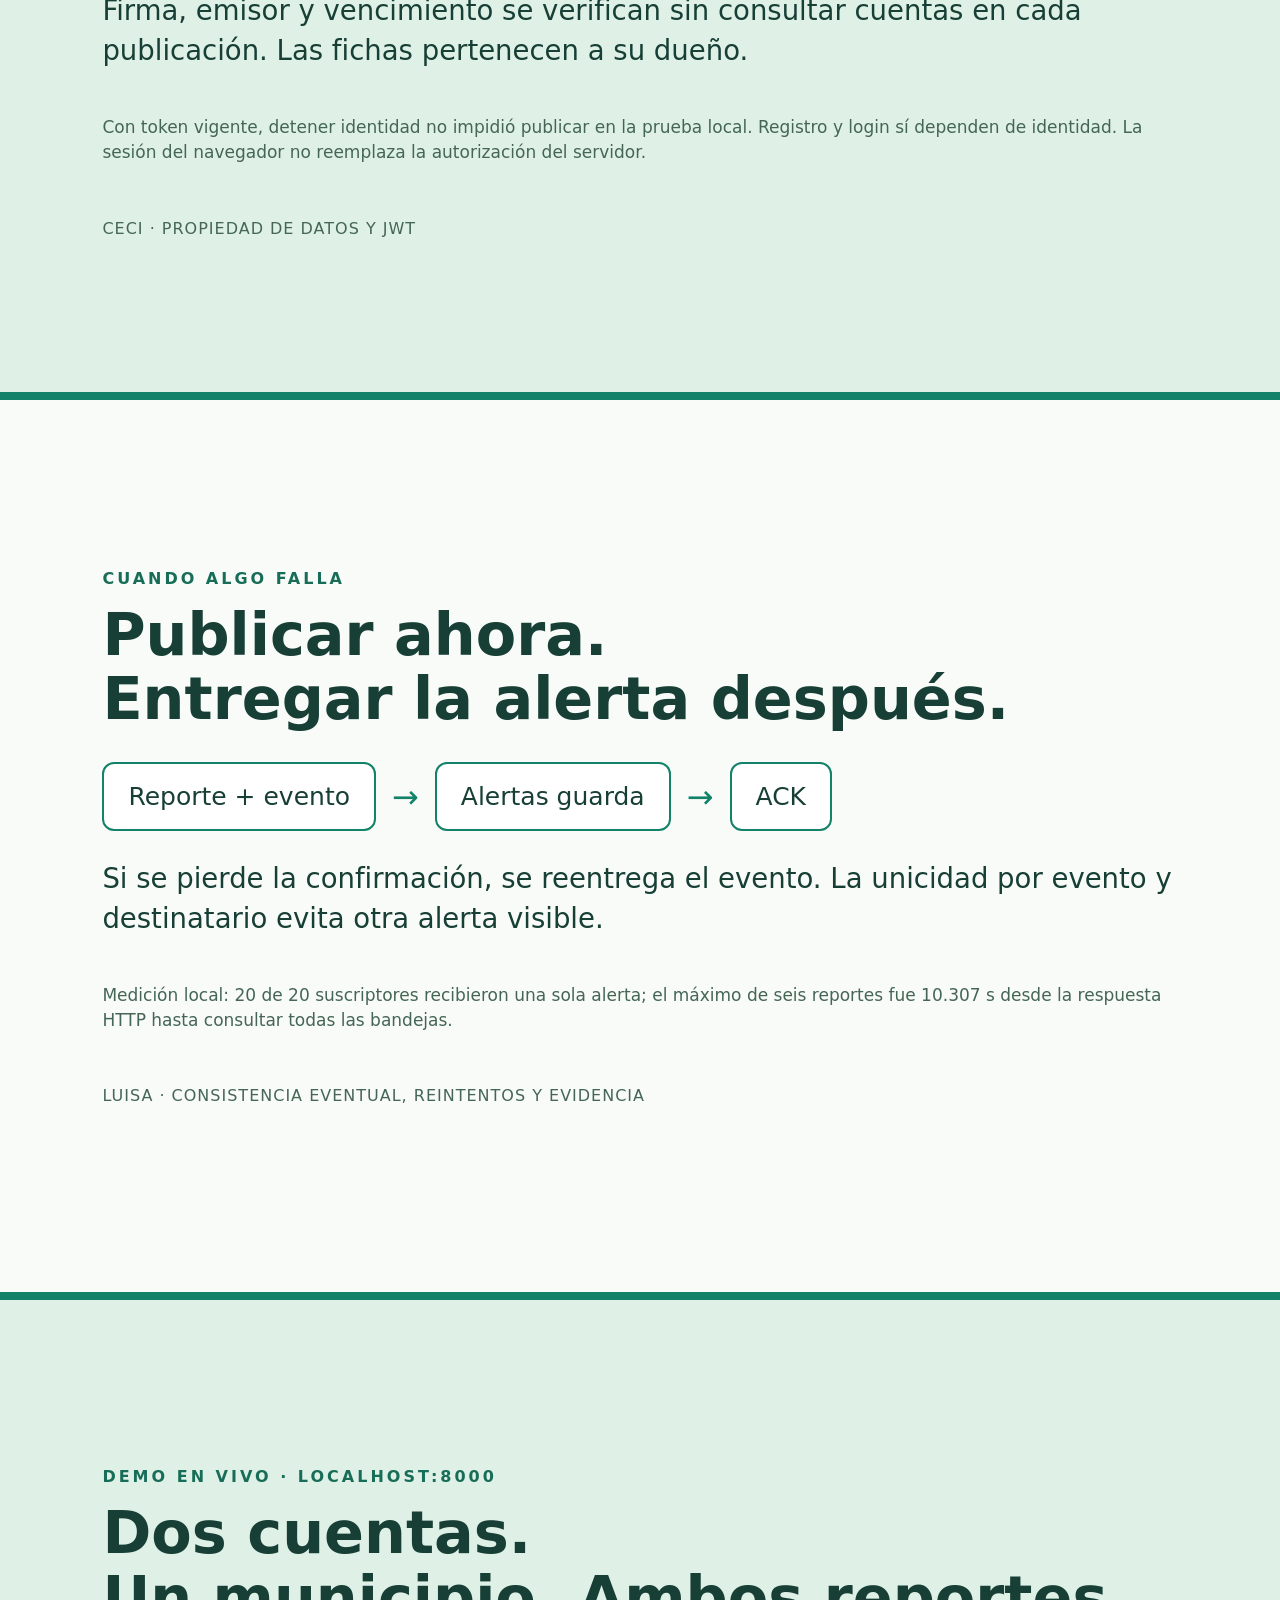
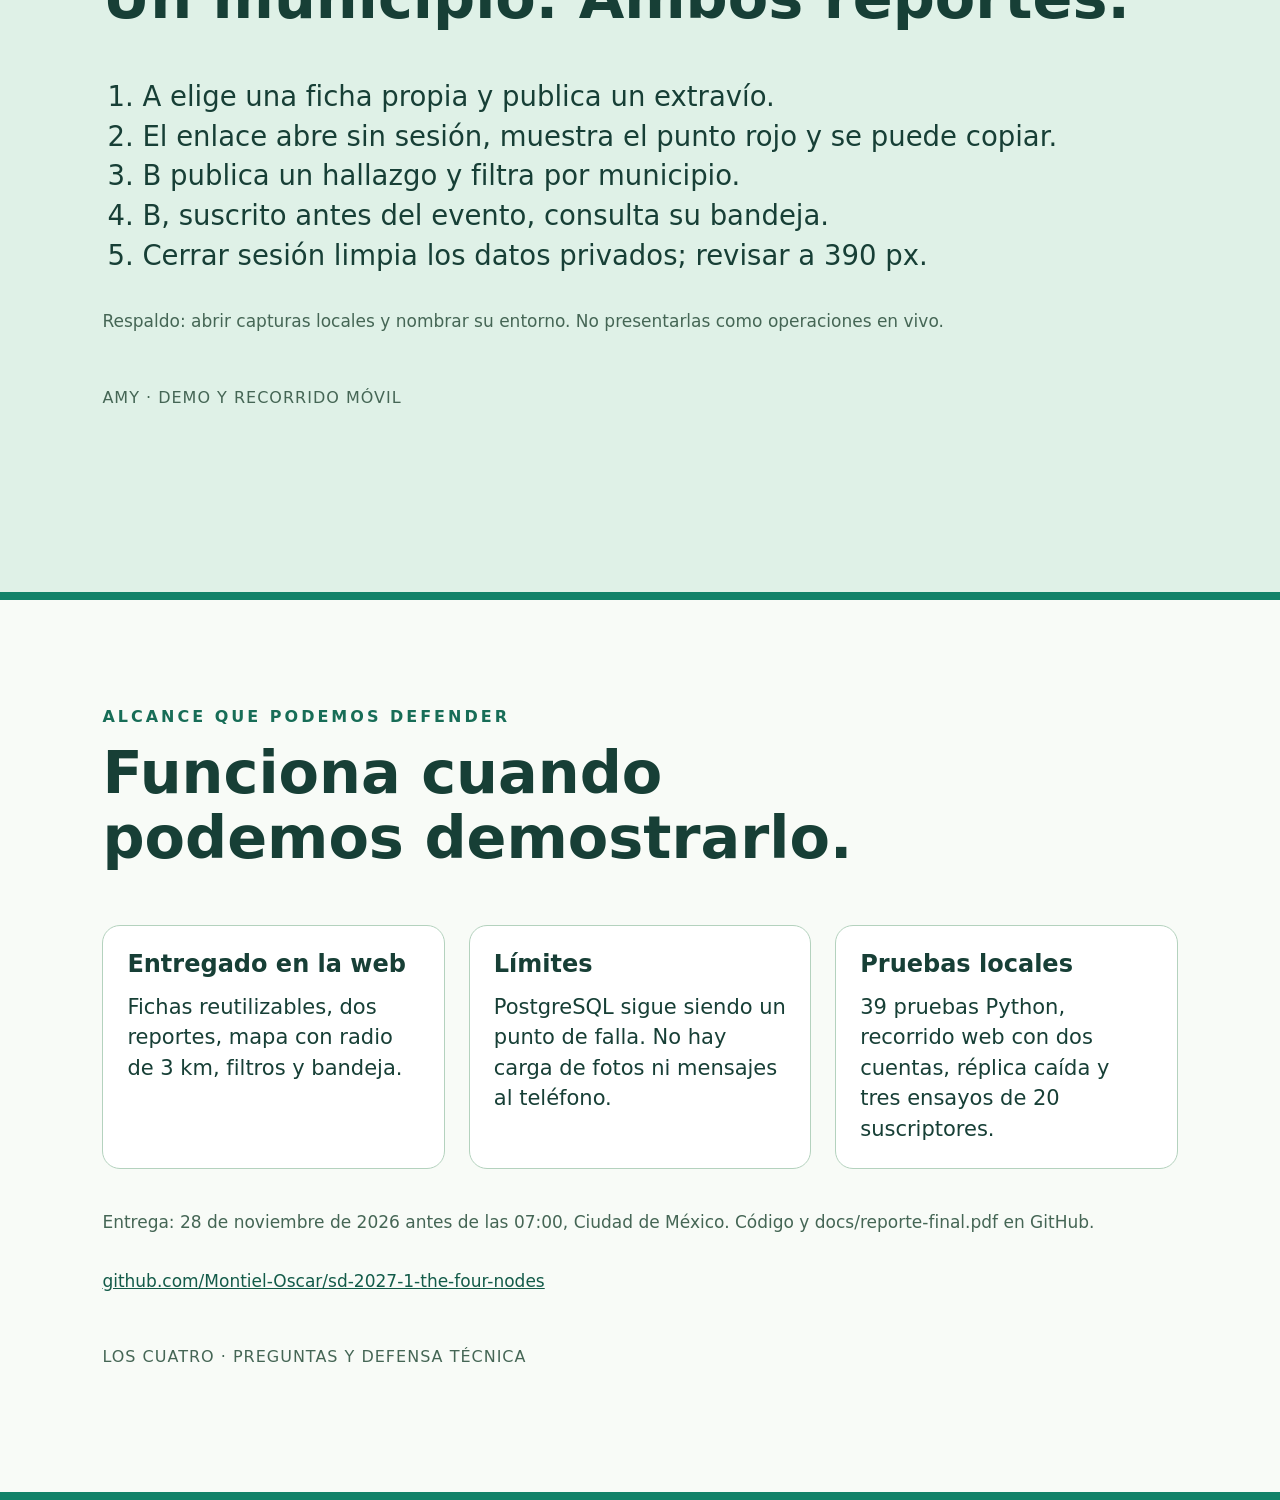
==== commit a53f25e3: "Agregar mapa de ubicación aproximada a reportes" ====
--- a/docs/pitch/diapositivas.html
+++ b/docs/pitch/diapositivas.html
@@ -8,8 +8,8 @@
 <section id="s3"><span class="kicker">Una entrada para la web</span><h2>Distribuir sin complicar<br>el recorrido de la persona</h2><div class="flow"><span class="box">Navegador</span><span class="arrow">→</span><span class="box">Traefik</span><span class="arrow">→</span><span class="box">Reportes A / B</span></div><p>Rutas públicas estables para cuentas, mascotas, reportes y alertas. Dos réplicas de reportes comparten la base y el secreto de firma.</p><p class="note">Identidad, reportes y alertas usan tres bases lógicas en una sola instancia PostgreSQL. El gateway publica únicamente el puerto 8000.</p><p class="speaker">Oscar · Gateway, balanceo y continuidad</p></section>
 <section id="s4"><span class="kicker">Identidad y privacidad</span><h2>Una sesión.<br>Verificación local en cada servicio.</h2><div class="flow"><span class="box">Registro / login</span><span class="arrow">→</span><span class="box">JWT firmado</span><span class="arrow">→</span><span class="box">Bearer privado</span></div><p>Firma, emisor y vencimiento se verifican sin consultar cuentas en cada publicación. Las fichas pertenecen a su dueño.</p><p class="note">Con token vigente, detener identidad no impidió publicar en la prueba local. Registro y login sí dependen de identidad. La sesión del navegador no reemplaza la autorización del servidor.</p><p class="speaker">Ceci · Propiedad de datos y JWT</p></section>
 <section id="s5"><span class="kicker">Cuando algo falla</span><h2>Publicar ahora.<br>Entregar la alerta después.</h2><div class="flow"><span class="box">Reporte + evento</span><span class="arrow">→</span><span class="box">Alertas guarda</span><span class="arrow">→</span><span class="box">ACK</span></div><p>Si se pierde la confirmación, se reentrega el evento. La unicidad por evento y destinatario evita otra alerta visible.</p><p class="note">Medición local: 20 de 20 suscriptores recibieron una sola alerta; el máximo de seis reportes fue 10.307 s desde la respuesta HTTP hasta consultar todas las bandejas.</p><p class="speaker">Luisa · Consistencia eventual, reintentos y evidencia</p></section>
-<section id="s6"><span class="kicker">Demo en vivo · localhost:8000</span><h2>Dos cuentas.<br>Un municipio. Ambos reportes.</h2><ol><li>A elige una ficha propia y publica un extravío.</li><li>El enlace abre sin sesión y se puede copiar.</li><li>B publica un hallazgo y filtra por municipio.</li><li>B, suscrito antes del evento, consulta su bandeja.</li><li>Cerrar sesión limpia los datos privados; revisar a 390 px.</li></ol><p class="note">Respaldo: abrir capturas locales y nombrar su entorno. No presentarlas como operaciones en vivo.</p><p class="speaker">Amy · Demo y recorrido móvil</p></section>
-<section id="s7"><span class="kicker">Alcance que podemos defender</span><h2>Funciona cuando<br>podemos demostrarlo.</h2><div class="grid"><div class="card"><b>Entregado en la web</b><p>Fichas separadas y reutilización, dos reportes, consentimiento, filtros y bandeja.</p></div><div class="card"><b>Límites</b><p>PostgreSQL sigue siendo un punto de falla. No hay mapa, carga de fotos ni mensajes al teléfono.</p></div><div class="card"><b>Pruebas locales</b><p>38 pruebas Python, recorrido web con dos cuentas, réplica caída y tres ensayos de 20 suscriptores.</p></div></div><p class="note">Entrega: 28 de noviembre de 2026 antes de las 07:00, Ciudad de México. Código y docs/reporte-final.pdf en GitHub.</p><p class="note"><a href="https://github.com/Montiel-Oscar/sd-2027-1-the-four-nodes">github.com/Montiel-Oscar/sd-2027-1-the-four-nodes</a></p><p class="speaker">Los cuatro · Preguntas y defensa técnica</p></section>
+<section id="s6"><span class="kicker">Demo en vivo · localhost:8000</span><h2>Dos cuentas.<br>Un municipio. Ambos reportes.</h2><ol><li>A elige una ficha propia y publica un extravío.</li><li>El enlace abre sin sesión, muestra el punto rojo y se puede copiar.</li><li>B publica un hallazgo y filtra por municipio.</li><li>B, suscrito antes del evento, consulta su bandeja.</li><li>Cerrar sesión limpia los datos privados; revisar a 390 px.</li></ol><p class="note">Respaldo: abrir capturas locales y nombrar su entorno. No presentarlas como operaciones en vivo.</p><p class="speaker">Amy · Demo y recorrido móvil</p></section>
+<section id="s7"><span class="kicker">Alcance que podemos defender</span><h2>Funciona cuando<br>podemos demostrarlo.</h2><div class="grid"><div class="card"><b>Entregado en la web</b><p>Fichas reutilizables, dos reportes, mapa con radio de 3 km, filtros y bandeja.</p></div><div class="card"><b>Límites</b><p>PostgreSQL sigue siendo un punto de falla. No hay carga de fotos ni mensajes al teléfono.</p></div><div class="card"><b>Pruebas locales</b><p>39 pruebas Python, recorrido web con dos cuentas, réplica caída y tres ensayos de 20 suscriptores.</p></div></div><p class="note">Entrega: 28 de noviembre de 2026 antes de las 07:00, Ciudad de México. Código y docs/reporte-final.pdf en GitHub.</p><p class="note"><a href="https://github.com/Montiel-Oscar/sd-2027-1-the-four-nodes">github.com/Montiel-Oscar/sd-2027-1-the-four-nodes</a></p><p class="speaker">Los cuatro · Preguntas y defensa técnica</p></section>
 <footer><button id="prev" aria-label="Diapositiva anterior">←</button> <span id="position">1 / 7</span> <button id="next" aria-label="Diapositiva siguiente">→</button> · Flechas / Inicio</footer>
 <script>
 const slides=[...document.querySelectorAll('section')];let index=0;
